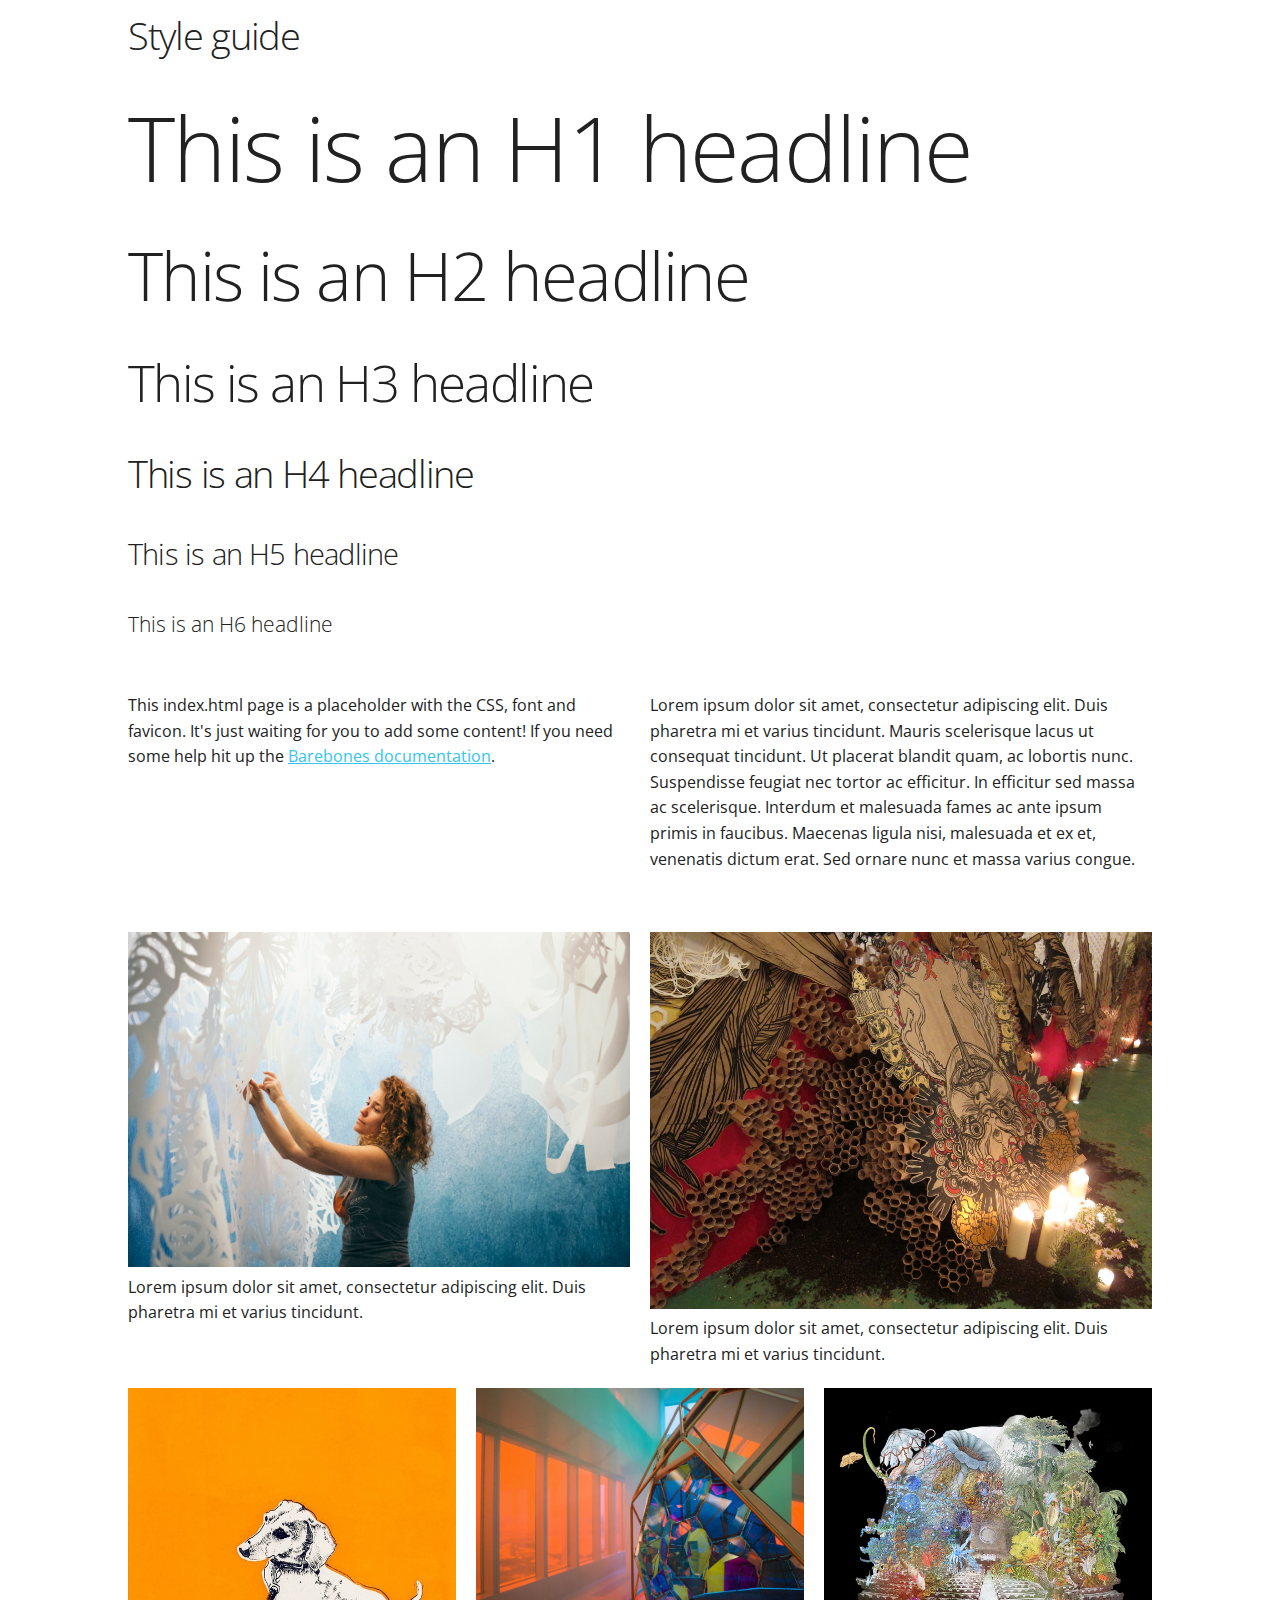
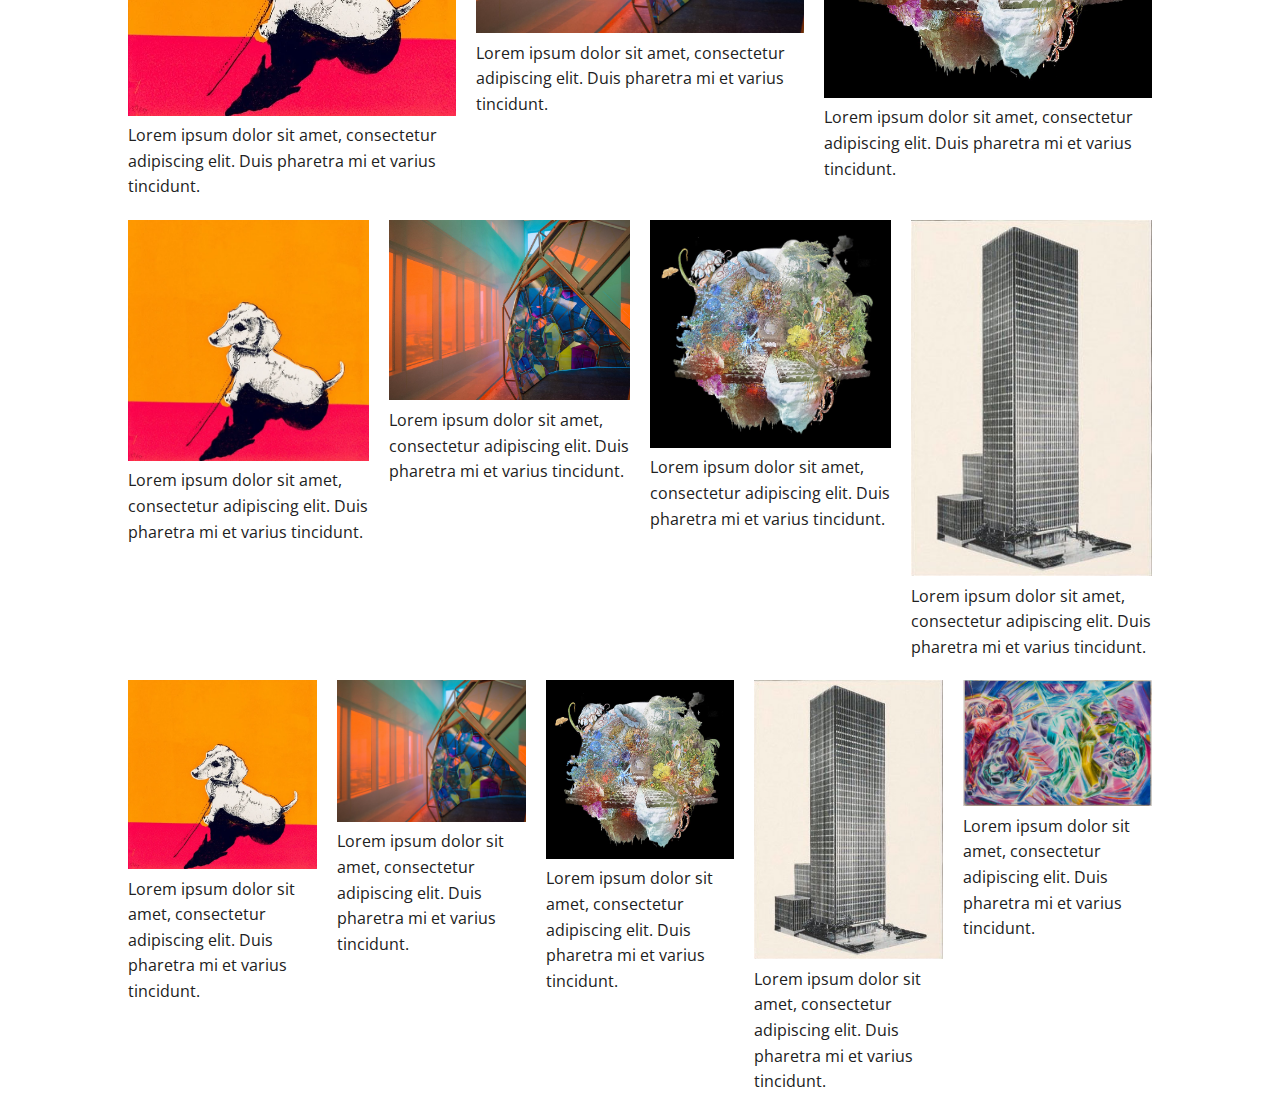
==== styleguide.html @ 66479777 "setup" ====
<!DOCTYPE html>
<html lang="en">
<head>

  <!-- Basic Page Needs
  –––––––––––––––––––––––––––––––––––––––––––––––––– -->
  <meta charset="utf-8">
  <title>Your page title here :)</title>
  <meta name="description" content="">
  <meta name="author" content="">

  <!-- Mobile Specific Metas
  –––––––––––––––––––––––––––––––––––––––––––––––––– -->
  <meta name="viewport" content="width=device-width, initial-scale=1">

  <!-- FONT
  –––––––––––––––––––––––––––––––––––––––––––––––––– -->
  <link href="//fonts.googleapis.com/css?family=Raleway:400,300,600" rel="stylesheet" type="text/css">

  <!-- CSS
  –––––––––––––––––––––––––––––––––––––––––––––––––– -->
  <link rel="stylesheet" href="css/normalize.css">
  <link rel="stylesheet" href="css/barebones.css">
  <link rel="stylesheet" href="css/core-1.css">


  <!-- Favicon
  –––––––––––––––––––––––––––––––––––––––––––––––––– -->
  <link rel="icon" type="image/png" href="images/favicon-16.png">

</head>
<body>
<main>
  <!-- Primary Page Layout
  –––––––––––––––––––––––––––––––––––––––––––––––––– -->
  <section class="grid-container full">
      <div>
        <h4>Style guide</h4>
        <h1>This is an H1 headline</h1>
        <h2>This is an H2 headline</h2>
        <h3>This is an H3 headline</h3>
        <h4>This is an H4 headline</h4>
        <h5>This is an H5 headline</h5>
        <h6>This is an H6 headline</h6>
        </div>
  </section>
  <section class="grid-container col-2">
  <p>This index.html page is a placeholder with the CSS, font and favicon. It's just waiting for you to add some content! If you need some help hit up the <a href="https://acahir.github.io/Barebones/">Barebones documentation</a>.</p>
	<p>Lorem ipsum dolor sit amet, consectetur adipiscing elit. Duis pharetra mi et varius tincidunt. Mauris scelerisque lacus ut consequat tincidunt. Ut placerat blandit quam, ac lobortis nunc. Suspendisse feugiat nec tortor ac efficitur. In efficitur sed massa ac scelerisque. Interdum et malesuada fames ac ante ipsum primis in faucibus. Maecenas ligula nisi, malesuada et ex et, venenatis dictum erat. Sed ornare nunc et massa varius congue. </p>
</section>
<section class="grid-container col-2">
	<div><img src="images/Swoon+Caledonia+Currie+2021+Sal+Rodriguez+photographer.jpg" alt="art image" /> Lorem ipsum dolor sit amet, consectetur adipiscing elit. Duis pharetra mi et varius tincidunt.</div>
	<div><img src="images/Tokyo_SnowContemporary_2012_2.JPG" alt="art image" /> Lorem ipsum dolor sit amet, consectetur adipiscing elit. Duis pharetra mi et varius tincidunt.</div>
</section>

<!-- multiple rows don't require separate containers -->
<section class="grid-container col-3">
	<div><img src="images/1_MB_Anna_Marrow_Doggie_Jo_Hounsome_Photography_1_grande.webp" alt="art image" /> Lorem ipsum dolor sit amet, consectetur adipiscing elit. Duis pharetra mi et varius tincidunt.</div>
	<div><img src="images/2021_09_24_02_model_of_invisible_futures_02_small.jpg" alt="art image" />Lorem ipsum dolor sit amet, consectetur adipiscing elit. Duis pharetra mi et varius tincidunt.</div>
	<div><img src="images/2021_10_07_210517_FA_LOGO_trans-background_SMALL.jpg" alt="art image" />Lorem ipsum dolor sit amet, consectetur adipiscing elit. Duis pharetra mi et varius tincidunt.</div>
</section>
<section class="grid-container col-4">
	<div><img src="images/1_MB_Anna_Marrow_Doggie_Jo_Hounsome_Photography_1_grande.webp" alt="art image" /> Lorem ipsum dolor sit amet, consectetur adipiscing elit. Duis pharetra mi et varius tincidunt.</div>
	<div><img src="images/2021_09_24_02_model_of_invisible_futures_02_small.jpg" alt="art image" />Lorem ipsum dolor sit amet, consectetur adipiscing elit. Duis pharetra mi et varius tincidunt.</div>
	<div><img src="images/2021_10_07_210517_FA_LOGO_trans-background_SMALL.jpg" alt="art image" />Lorem ipsum dolor sit amet, consectetur adipiscing elit. Duis pharetra mi et varius tincidunt.</div>
	<div><img src="images/building.jpg" alt="art image" />Lorem ipsum dolor sit amet, consectetur adipiscing elit. Duis pharetra mi et varius tincidunt.</div>
</section>
<section class="grid-container col-5">
	<div><img src="images/1_MB_Anna_Marrow_Doggie_Jo_Hounsome_Photography_1_grande.webp" alt="art image" /> Lorem ipsum dolor sit amet, consectetur adipiscing elit. Duis pharetra mi et varius tincidunt.</div>
	<div><img src="images/2021_09_24_02_model_of_invisible_futures_02_small.jpg" alt="art image" />Lorem ipsum dolor sit amet, consectetur adipiscing elit. Duis pharetra mi et varius tincidunt.</div>
	<div><img src="images/2021_10_07_210517_FA_LOGO_trans-background_SMALL.jpg" alt="art image" />Lorem ipsum dolor sit amet, consectetur adipiscing elit. Duis pharetra mi et varius tincidunt.</div>
	<div><img src="images/building.jpg" alt="art image" />Lorem ipsum dolor sit amet, consectetur adipiscing elit. Duis pharetra mi et varius tincidunt.</div>
	<div><img src="images/Denzil-Forrester-1993-Dub-Dance-2-840x560-c-center.jpg" alt="art image" />Lorem ipsum dolor sit amet, consectetur adipiscing elit. Duis pharetra mi et varius tincidunt.</div>
</section>
</main>
<!-- End Document
  –––––––––––––––––––––––––––––––––––––––––––––––––– -->
</body>
</html>
---- css/barebones.css ----
/*
* Barebones V3
* Copyright 2019 Steve Cochran
*
* Based of Skeleton by Dave Gamache
*
* Free to use under the MIT license.
*/

/* Table of contents
––––––––––––––––––––––––––––––––––––––––––––––––––
- Media Breakpoints
- Variables
- Grid
- Base Styles
- Typography
- Links
- Buttons
- Forms
- Lists
- Code
- Tables
- Spacing
- Utilities
- Clearing
- Media Queries
*/

/* ENV Variables
–––––––––––––––––––––––––––––––––––––––––––––––––– */
/* Media breakpoint variables for use in media queries
* 	Note: this section is currently commented out pending release of 
* 	final CSS env() spec
*  Breakpoints based on 
*	 https://medium.freecodecamp.org/the-100-correct-way-to-do-css-breakpoints-88d6a5ba1862
* 
*/


/* CSS Variables
–––––––––––––––––––––––––––––––––––––––––––––––––– */
html {

	/* default theme: light background, dark text, blue accent */
	--theme-hue: 0;					/* white */
	--accent-hue: 194;			/* blue */

	--text-color-richer: hsl(var(--theme-hue), 0%, 5%);			/* #0d0d0d		*/
	--text-color-normal: hsl(var(--theme-hue), 0%, 13%);		/* #222222 		text color; button:hover:focus color */
	--text-color-softer: hsl(var(--theme-hue), 0%, 33%);		/* #555555 		button color; button:hover border */

  --accent-color: hsl(var(--accent-hue), 86%, 57%);				/* #33C3F0 		link; button-primary bg+border; textarea,select:focus border */
  --accent-color-hover: hsl(var(--accent-hue), 76%, 49%);	/* #1EAEDB 		link hover; button-primary:hover:focus bg+border */

  --border-color: hsl(var(--theme-hue), 0%, 73%);					/* #bbbbbb		button border */
	--border-color-softer: hsl(var(--theme-hue), 0%, 82%);	/* #d1d1d1		textarea,select,code,td,hr border	 */
	
	--background-color: white;														/* transparent body background; textarea,select background */
	--background-color-softer: hsl(var(--theme-hue), 0%, 95%);
  --code-background: hsl(var(--theme-hue), 0%, 95%);			/* #f1f1f1 		code background*/

	--button-primary-color: white;
  
	
	/* Note: Skeleton was based off a 10px font sizing for REM  */
	/* 62.5% of typical 16px browser default = 10px */
	--base-font-size: 1rem;
	
	/* Grid Defaults - default to match orig skeleton settings */
	--grid-max-width: 1440px;
}

/*  Dark Theme
	Note: prefers-color-scheme selector support is still limited, but 
	included for future and an example of defining a different base 'theme'
*/
@media (prefers-color-scheme: dark) {
	:html {
		/* dark theme: light background, dark text, blue accent */
		--theme-hue: 0;					/* black */
		--accent-hue: 194;			/* blue */

		--text-color-richer: hsl(var(--theme-hue), 0%, 95%);		/* 		*/
		--text-color-normal: hsl(var(--theme-hue), 0%, 80%);		/* text color; button:hover:focus color */
		--text-color-softer: hsl(var(--theme-hue), 0%, 67%);		/* button color; button:hover border */

		--accent-color: hsl(var(--accent-hue), 76%, 49%);				/* link; button-primary bg+border; textarea,select:focus border */
		--accent-color-hover: hsl(var(--accent-hue), 86%, 57%);	/* link hover; button-primary:hover:focus bg+border */

		--border-color: hsl(var(--theme-hue), 0%, 27%);					/* button border */
		--border-color-softer: hsl(var(--theme-hue), 0%, 20%);	/* textarea,select,code,td,hr border	 */
	
		--background-color: hsl(var(--theme-hue), 0%, 12%);			/* body background; textarea,select background */
		--background-color-softer: hsl(var(--theme-hue), 0%, 18%);
		--code-background: hsl(var(--theme-hue), 0%, 5%);				/* code background*/

		--button-primary-color: white;
  }
	
	img.value-img {
		filter: invert(0.8);
	}
	/* TODO - test dialing back image intensity on dark background
  img {
    opacity: .80;
    transition: opacity .5s ease-in-out;
  }
  img:hover {
    opacity: 1;
  }
  */
}


/* Grid
–––––––––––––––––––––––––––––––––––––––––––––––––– */
/* CSS Grid depends much more on CSS than HTML, so there is less boilerplate
	 than with skeleton. Only basic 1-4 column grids are included.
	 Any additional needs should be made using custom CSS directives */


.grid-container {
	position: relative;
	max-width: var(--grid-max-width);
	margin: 0 auto;
	padding: 20px;
	display: grid;
	grid-gap: 20px;
	gap: 20px;
	
	/* by default use min 200px wide columns auto-fit into width */
	grid-template-columns: minmax(200px, 1fr);
}

/* grids to 3 columns above mobile sizes */
@media (min-width: 600px) {
	.grid-container {
		grid-template-columns: repeat(3, 1fr);
		padding: 10px 0;
	}
	
	/* basic grids */
	.grid-container.col-5 {
		grid-template-columns: repeat(5, 1fr);
	}
	.grid-container.col-4 {
		grid-template-columns: repeat(4, 1fr);
	}
	.grid-container.col-3 {
		grid-template-columns: repeat(3, 1fr);
	}
	.grid-container.col-2 {
		grid-template-columns: repeat(2, 1fr);
	}
	.grid-container.full {
		grid-template-columns: 1fr;
	}
	
}







/* Base Styles
–––––––––––––––––––––––––––––––––––––––––––––––––– */
html {
  font-size: var(--base-font-size);
  scroll-behavior: smooth;
}
body {
  font-size: 1rem;		/* changed from 15px in orig skeleton */
  line-height: 1.6;
  font-weight: 400;
  font-family: "Open Sans", "HelveticaNeue", "Helvetica Neue", Helvetica, Arial, sans-serif;
  color: var(--text-color-normal); 
  background-color: var(--background-color);;
}


/* Typography
–––––––––––––––––––––––––––––––––––––––––––––––––– */
h1, h2, h3, h4, h5, h6 {
  margin-top: 0;
  margin-bottom: 2rem;
  font-weight: 300; }
h1 { font-size: 4.0rem; line-height: 1.2;  letter-spacing: -.1rem;}
h2 { font-size: 3.6rem; line-height: 1.25; letter-spacing: -.1rem; }
h3 { font-size: 3.2rem; line-height: 1.3;  letter-spacing: -.1rem; }
h4 { font-size: 2.4rem; line-height: 1.35; letter-spacing: -.08rem; }
h5 { font-size: 1.8rem; line-height: 1.5;  letter-spacing: -.05rem; }
h6 { font-size: 1.333rem; line-height: 1.6;  letter-spacing: 0; }

/* Larger than phablet */
@media (min-width: 600px) {
  h1 { font-size: 5.6rem; }
  h2 { font-size: 4.2rem; }
  h3 { font-size: 3.2rem; }
  h4 { font-size: 2.4rem; }
  h5 { font-size: 1.8rem; }
  h6 { font-size: 1.333rem; }
}

p {
  margin-top: 0; }


/* Links
–––––––––––––––––––––––––––––––––––––––––––––––––– */
a {
  color: var(--accent-color); }
a:hover {
  color: var(--accent-color-hover); }


/* Buttons
–––––––––––––––––––––––––––––––––––––––––––––––––– */
.button,
button,
input[type="submit"],
input[type="reset"],
input[type="button"] {
  display: inline-block;
  height: 38px;
  padding: 0 30px;
  color: var(--text-color-softer);
  text-align: center;
  font-size: 11px;
  font-weight: 600;
  line-height: 38px;
  letter-spacing: .1rem;
  text-transform: uppercase;
  text-decoration: none;
  white-space: nowrap;
  background-color: transparent;
  border-radius: 4px;
  border: 1px solid var(--border-color);
  cursor: pointer;
  box-sizing: border-box; }
.button:hover,
button:hover,
input[type="submit"]:hover,
input[type="reset"]:hover,
input[type="button"]:hover,
.button:focus,
button:focus,
input[type="submit"]:focus,
input[type="reset"]:focus,
input[type="button"]:focus {
  color: var(--text-color-normal);
  border-color: var(--text-color-softer);
  outline: 0; }
.button.button-primary,
button.button-primary,
input[type="submit"].button-primary,
input[type="reset"].button-primary,
input[type="button"].button-primary {
  color: var(--button-primary-color);
  background-color: var(--accent-color);
  border-color: var(--accent-color); }
.button.button-primary:hover,
button.button-primary:hover,
input[type="submit"].button-primary:hover,
input[type="reset"].button-primary:hover,
input[type="button"].button-primary:hover,
.button.button-primary:focus,
button.button-primary:focus,
input[type="submit"].button-primary:focus,
input[type="reset"].button-primary:focus,
input[type="button"].button-primary:focus {
  color: var(--button-primary-color);
  background-color: var(--accent-color-hover);
  border-color: var(--accent-color-hover); }


/* Forms
–––––––––––––––––––––––––––––––––––––––––––––––––– */
input[type="email"],
input[type="number"],
input[type="search"],
input[type="text"],
input[type="tel"],
input[type="url"],
input[type="password"],
textarea,
select {
  height: 38px;
  padding: 6px 10px; /* The 6px vertically centers text on FF, ignored by Webkit */
  background-color: var(--background-color);
  border: 1px solid var(--border-color-softer);
  border-radius: 4px;
  box-shadow: none;
  box-sizing: border-box; }
/* Removes awkward default styles on some inputs for iOS */
input[type="email"],
input[type="number"],
input[type="search"],
input[type="text"],
input[type="tel"],
input[type="url"],
input[type="password"],
input[type="button"],
input[type="submit"],
textarea {
  -webkit-appearance: none;
     -moz-appearance: none;
          appearance: none; }
textarea {
  min-height: 65px;
  padding-top: 6px;
  padding-bottom: 6px; }
input[type="email"]:focus,
input[type="number"]:focus,
input[type="search"]:focus,
input[type="text"]:focus,
input[type="tel"]:focus,
input[type="url"]:focus,
input[type="password"]:focus,
textarea:focus,
select:focus {
  border: 1px solid var(--accent-color);
  outline: 0; }
label,
legend {
  display: block;
  margin-bottom: .5rem;
  font-weight: 600; }
fieldset {
  padding: 0;
  border-width: 0; }
input[type="checkbox"],
input[type="radio"] {
  display: inline; }
label > .label-body {
  display: inline-block;
  margin-left: .5rem;
  font-weight: normal; }


/* Lists
–––––––––––––––––––––––––––––––––––––––––––––––––– */
ul {
  list-style: circle inside; }
ol {
  list-style: decimal inside; }
ol, ul {
  padding-left: 0;
  margin-top: 0; }
ul ul, ul ol, ol ol, ol ul {
	font-size: 100%;
	margin: 1rem 0 1rem 3rem;
	color: var(--text-color-softer);
}
li {
  margin-bottom: 0.5rem; }


/* Code
–––––––––––––––––––––––––––––––––––––––––––––––––– */
code {
  padding: .2rem .5rem;
  margin: 0 .2rem;
  font-size: 90%;
  white-space: nowrap;
  background: var(--code-background);
  border: 1px solid var(--border-color-softer);
  border-radius: 4px; }
pre > code {
  display: block;
  padding: 1rem 1.5rem;
  white-space: pre; 
  overflow: auto; }


/* Tables
–––––––––––––––––––––––––––––––––––––––––––––––––– */
th,
td {
  padding: 12px 15px;
  text-align: left;
  border-bottom: 1px solid var(--border-color-softer); }
th:first-child,
td:first-child {
  padding-left: 0; }
th:last-child,
td:last-child {
  padding-right: 0; }


/* Spacing
–––––––––––––––––––––––––––––––––––––––––––––––––– */
button,
.button {
  margin-bottom: 1rem; }
input,
textarea,
select,
fieldset {
  margin-bottom: 1.5rem; }
pre,
blockquote,
dl,
figure,
table,
p,
ul,
ol,
form {
  margin-bottom: 2.5rem; }


/* Utilities
–––––––––––––––––––––––––––––––––––––––––––––––––– */
.u-full-width {
  width: 100%;
  box-sizing: border-box; }
.u-max-full-width {
  max-width: 100%;
  box-sizing: border-box; }
.u-pull-right {
  float: right; }
.u-pull-left {
  float: left; }
.u-align-left {
	text-align: left; }
.u-align-right {
	text-align: right; }


/* Misc
–––––––––––––––––––––––––––––––––––––––––––––––––– */
hr {
  margin-top: 3rem;
  margin-bottom: 3.5rem;
  border-width: 0;
  border-top: 1px solid var(--border-color-softer); }


/* Clearing
–––––––––––––––––––––––––––––––––––––––––––––––––– */

/* Self Clearing Goodness */
.container:after,
.row:after,
.u-cf {
  content: "";
  display: table;
  clear: both; }


/* Media Queries
–––––––––––––––––––––––––––––––––––––––––––––––––– */
/*
Note: The best way to structure the use of media queries is to create the queries
near the relevant code. For example, if you wanted to change the styles for buttons
on small devices, paste the mobile query code up in the buttons section and style it
there.
*/


/* Larger than mobile (default point when grid becomes active) */
@media (min-width: 600px) {}

/* Larger than phablet */
@media (min-width: 900px) {}

/* Larger than tablet */
@media (min-width: 1200px) {}
---- css/core-1.css ----
@import url('https://fonts.googleapis.com/css2?family=Open+Sans:ital,wght@0,300..800;1,300..800&display=swap');


/* CSS Custom properties */

:root {
  /* Define Colors as colors */
  --green: #00ebc7;
  --red: #ff5470;
  --yellow: #fde24f;
  --black: #020303;
  --darkBlue: #00214d;
  --darkGrey: #222;
  --grey: #cccccc;
  --lightGrey: #f2f4f6;
  --white: #fff;

  /* Define Colors intentions */
  --background: var(--white);
  --textColor: var(--black);
  --buttonTextColor: var(--black);
  --lineColor: var(--grey);
  --cardBg: var(--white);
  --headerBackground: var(--background-color);
  --footerBackground: var(--black);
  --textLink: var(--green)

  /* Styles */
  --line: solid 1px var(--lineColor);

  /* Spacing */
  --space-xxs:  4px;
  --space-xs:   8px;
  --space-sm:   12px;
  --space-md:   20px;
  --space-lg:   32px;
  --space-xl:   52px;
  --space-xxl:  84px;

  /* Positioning */
  --containerPadding: 2.5%;
  --headerHeight: 3rem;
  --borderRadius: 10px;

    /* Elevation */
    --level-1: 0 1px 3px 0 rgba(0, 0, 0, 0.1), 0 1px 2px 0 rgba(0, 0, 0, 0.06);
    --level-2: 0 4px 6px -1px rgba(0, 0, 0, 0.1),
      0 2px 4px -1px rgba(0, 0, 0, 0.06);
    --level-3: 0 10px 15px -3px rgba(0, 0, 0, 0.1),
      0 4px 6px -2px rgba(0, 0, 0, 0.05);
    --level-4: 0 20px 25px -5px rgba(0, 0, 0, 0.1),
      0 10px 10px -5px rgba(0, 0, 0, 0.04);

}

main {
    width: 80vw;
    margin: 0 auto;
  }

  img {
    max-width: 100%;
    height: auto;
  }

  header {
    color: var(--accent-color);
    left: 0;
    top: 0;
    width: 100%;
    height: var(--headerHeight);
    background: var(--headerBackground);
    box-shadow: var(--level-2);
    padding: 0 var(--containerPadding);
  }
  
  header nav {
    display: flex;
    justify-content: flex-start;
    align-items: center;
    width: 600px;
  }
  
  header nav a {
    color: var(--accent-color);
    text-decoration: none;
    padding:.5rem;
  
  }
  
  header nav a + a {
    margin-left: 10px;
  }

  .content-block {
    margin-top: var(--space-lg);
  }

  footer {
    --footerTextColor: var(--lightGrey);
    color: var(--footerTextColor);
    background: var(--footerBackground);
    padding: 2rem var(--containerPadding);
    text-align: center;
  }
  
  footer a {
    color: var(--footerTextColor);
  }
  
  footer p {
    margin-bottom: 0;
    max-width: none;
  }
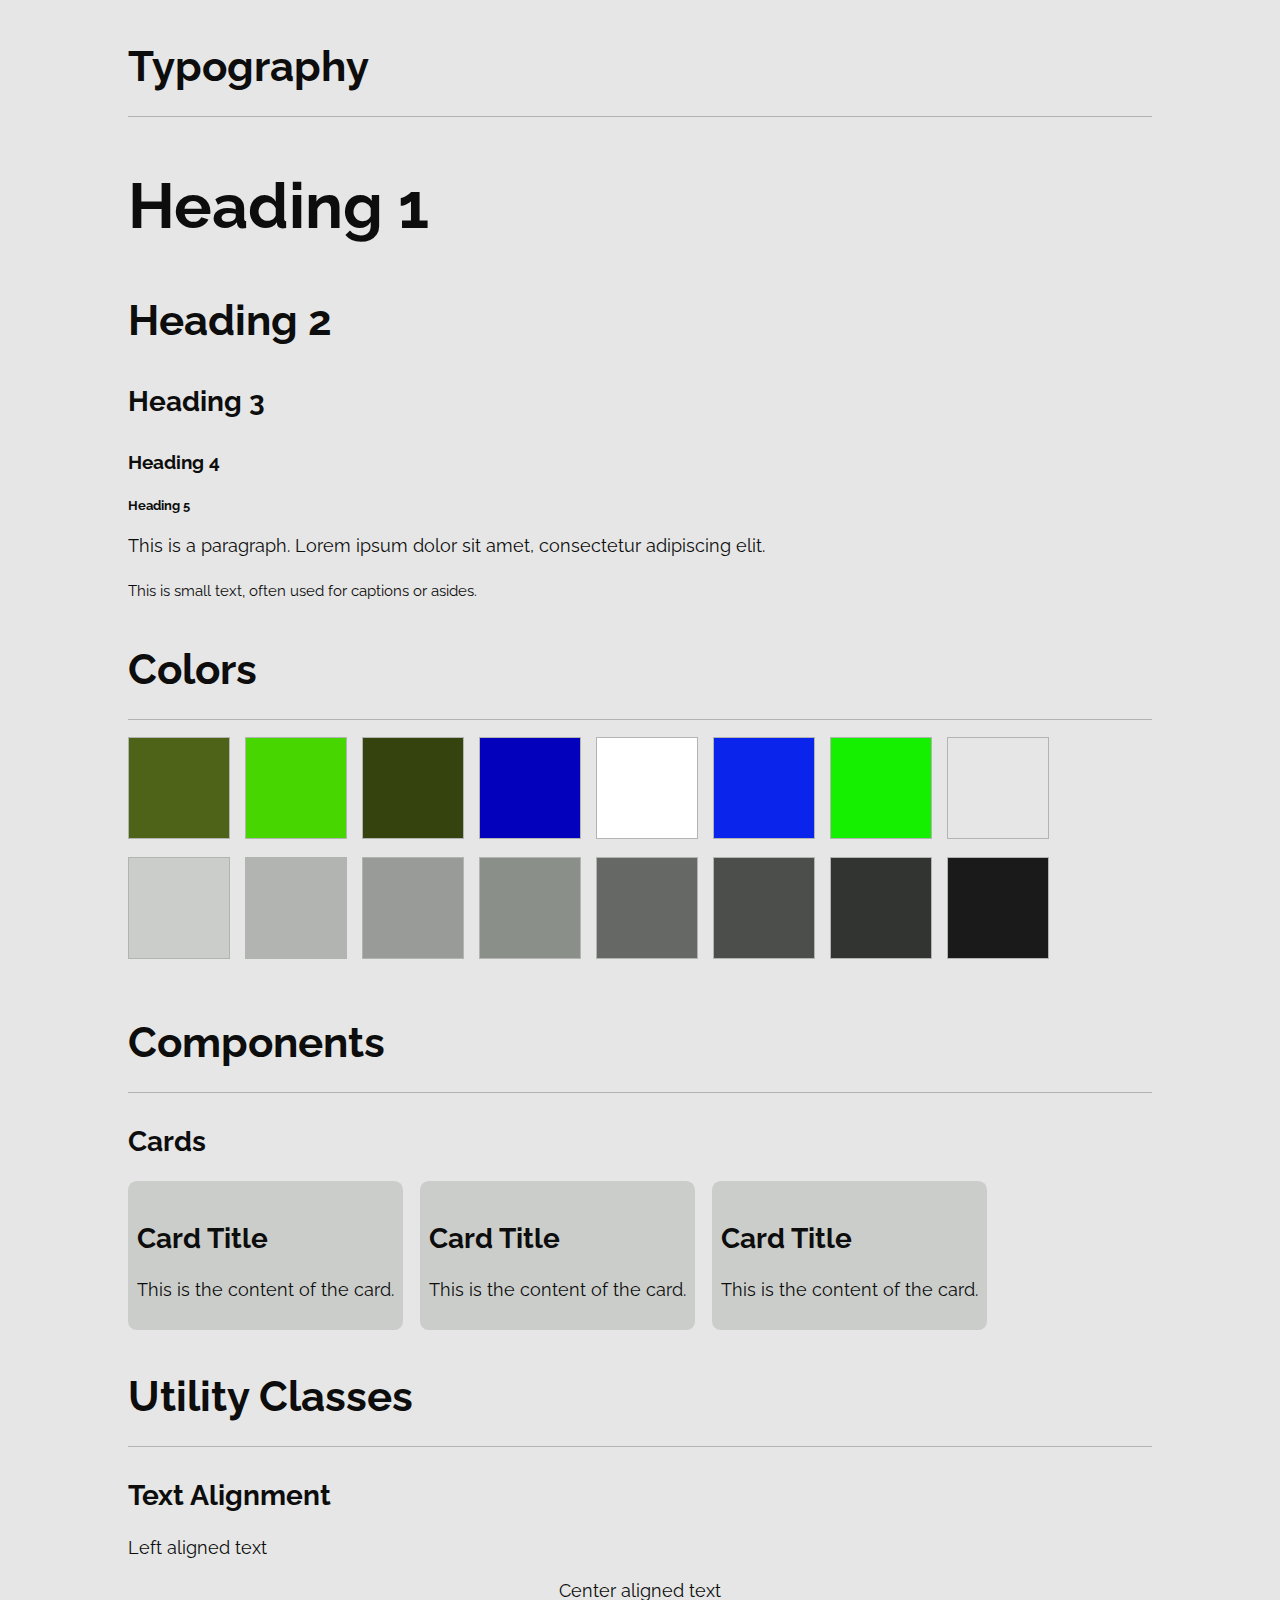
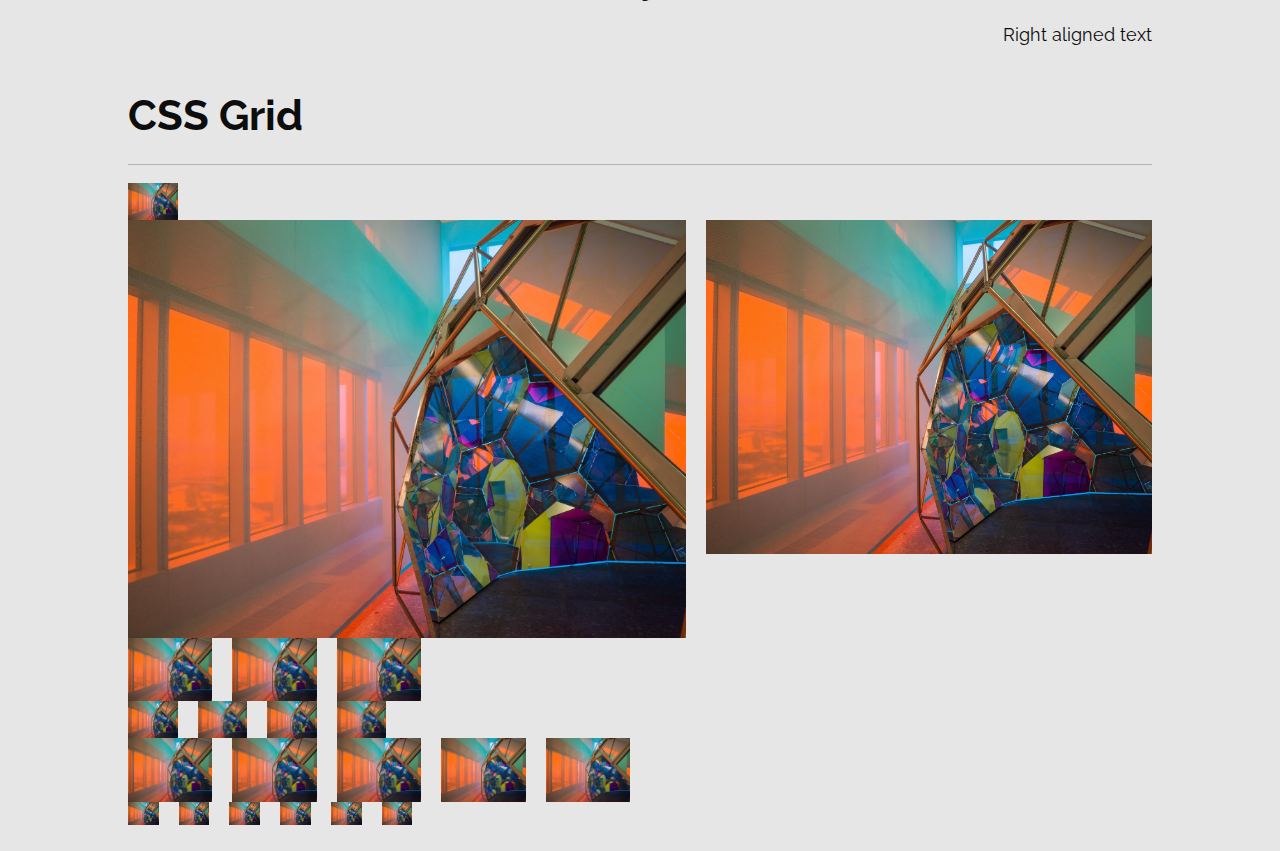
==== commit 52833bea: "new framework" ====
--- a/styleguide.html
+++ b/styleguide.html
@@ -1,79 +1,109 @@
 <!DOCTYPE html>
 <html lang="en">
 <head>
-
-  <!-- Basic Page Needs
-  –––––––––––––––––––––––––––––––––––––––––––––––––– -->
-  <meta charset="utf-8">
-  <title>Your page title here :)</title>
-  <meta name="description" content="">
-  <meta name="author" content="">
-
-  <!-- Mobile Specific Metas
-  –––––––––––––––––––––––––––––––––––––––––––––––––– -->
-  <meta name="viewport" content="width=device-width, initial-scale=1">
-
-  <!-- FONT
-  –––––––––––––––––––––––––––––––––––––––––––––––––– -->
-  <link href="//fonts.googleapis.com/css?family=Raleway:400,300,600" rel="stylesheet" type="text/css">
-
-  <!-- CSS
-  –––––––––––––––––––––––––––––––––––––––––––––––––– -->
-  <link rel="stylesheet" href="css/normalize.css">
-  <link rel="stylesheet" href="css/barebones.css">
-  <link rel="stylesheet" href="css/core-1.css">
-
-
-  <!-- Favicon
-  –––––––––––––––––––––––––––––––––––––––––––––––––– -->
-  <link rel="icon" type="image/png" href="images/favicon-16.png">
-
+    <meta charset="UTF-8">
+    <meta name="viewport" content="width=device-width, initial-scale=1.0">
+    <title>CSS Framework Style Guide</title>
+    <link rel="stylesheet" href="css/styles.css">
 </head>
 <body>
-<main>
-  <!-- Primary Page Layout
-  –––––––––––––––––––––––––––––––––––––––––––––––––– -->
-  <section class="grid-container full">
-      <div>
-        <h4>Style guide</h4>
-        <h1>This is an H1 headline</h1>
-        <h2>This is an H2 headline</h2>
-        <h3>This is an H3 headline</h3>
-        <h4>This is an H4 headline</h4>
-        <h5>This is an H5 headline</h5>
-        <h6>This is an H6 headline</h6>
+    <main>
+        <section>
+            <h2>Typography</h2>
+            <hr />
+            <h1>Heading 1</h1>
+            <h2>Heading 2</h2>
+            <h3>Heading 3</h3>
+            <h4>Heading 4</h4>
+            <h5>Heading 5</h5>
+            <p>This is a paragraph. Lorem ipsum dolor sit amet, consectetur adipiscing elit.</p>
+            <p><small>This is small text, often used for captions or asides.</small></p>
+        </section>
+        <section>
+            <h2>Colors</h2>
+            <hr />
+            <div class="color-swatch" style="background-color: var(--primary);"></div>
+            <div class="color-swatch" style="background-color: var(--primary-light);"></div>
+            <div class="color-swatch" style="background-color: var(--primary-dark);"></div>
+            <div class="color-swatch" style="background-color: var(--secondary);"></div>
+            <div class="color-swatch" style="background-color: var(--tertiary);"></div>
+            <div class="color-swatch" style="background-color: var(--accent-1);"></div>
+            <div class="color-swatch" style="background-color: var(--accent-2);"></div>
+            <div class="color-swatch" style="background-color: var(--gray-100);"></div>
+            <div class="color-swatch" style="background-color: var(--gray-200);"></div>
+            <div class="color-swatch" style="background-color: var(--gray-300);"></div>
+            <div class="color-swatch" style="background-color: var(--gray-400);"></div>
+            <div class="color-swatch" style="background-color: var(--gray-500);"></div>
+            <div class="color-swatch" style="background-color: var(--gray-600);"></div>
+            <div class="color-swatch" style="background-color: var(--gray-700);"></div>
+            <div class="color-swatch" style="background-color: var(--gray-800);"></div>
+            <div class="color-swatch" style="background-color: var(--gray-900);"></div>
+        </section>
+        <section id="components">
+            <h2>Components</h2>
+            <hr />
+            <h3>Cards</h3>
+            <div class="card-container">
+            <div class="card">
+                <h3 class="card-title">Card Title</h3>
+                <p>This is the content of the card.</p>
+            </div>
+            <div class="card">
+                <h3 class="card-title">Card Title</h3>
+                <p>This is the content of the card.</p>
+            </div>
+            <div class="card">
+                <h3 class="card-title">Card Title</h3>
+                <p>This is the content of the card.</p>
+            </div>
         </div>
-  </section>
-  <section class="grid-container col-2">
-  <p>This index.html page is a placeholder with the CSS, font and favicon. It's just waiting for you to add some content! If you need some help hit up the <a href="https://acahir.github.io/Barebones/">Barebones documentation</a>.</p>
-	<p>Lorem ipsum dolor sit amet, consectetur adipiscing elit. Duis pharetra mi et varius tincidunt. Mauris scelerisque lacus ut consequat tincidunt. Ut placerat blandit quam, ac lobortis nunc. Suspendisse feugiat nec tortor ac efficitur. In efficitur sed massa ac scelerisque. Interdum et malesuada fames ac ante ipsum primis in faucibus. Maecenas ligula nisi, malesuada et ex et, venenatis dictum erat. Sed ornare nunc et massa varius congue. </p>
-</section>
-<section class="grid-container col-2">
-	<div><img src="images/Swoon+Caledonia+Currie+2021+Sal+Rodriguez+photographer.jpg" alt="art image" /> Lorem ipsum dolor sit amet, consectetur adipiscing elit. Duis pharetra mi et varius tincidunt.</div>
-	<div><img src="images/Tokyo_SnowContemporary_2012_2.JPG" alt="art image" /> Lorem ipsum dolor sit amet, consectetur adipiscing elit. Duis pharetra mi et varius tincidunt.</div>
-</section>
+        </section>
 
-<!-- multiple rows don't require separate containers -->
-<section class="grid-container col-3">
-	<div><img src="images/1_MB_Anna_Marrow_Doggie_Jo_Hounsome_Photography_1_grande.webp" alt="art image" /> Lorem ipsum dolor sit amet, consectetur adipiscing elit. Duis pharetra mi et varius tincidunt.</div>
-	<div><img src="images/2021_09_24_02_model_of_invisible_futures_02_small.jpg" alt="art image" />Lorem ipsum dolor sit amet, consectetur adipiscing elit. Duis pharetra mi et varius tincidunt.</div>
-	<div><img src="images/2021_10_07_210517_FA_LOGO_trans-background_SMALL.jpg" alt="art image" />Lorem ipsum dolor sit amet, consectetur adipiscing elit. Duis pharetra mi et varius tincidunt.</div>
-</section>
-<section class="grid-container col-4">
-	<div><img src="images/1_MB_Anna_Marrow_Doggie_Jo_Hounsome_Photography_1_grande.webp" alt="art image" /> Lorem ipsum dolor sit amet, consectetur adipiscing elit. Duis pharetra mi et varius tincidunt.</div>
-	<div><img src="images/2021_09_24_02_model_of_invisible_futures_02_small.jpg" alt="art image" />Lorem ipsum dolor sit amet, consectetur adipiscing elit. Duis pharetra mi et varius tincidunt.</div>
-	<div><img src="images/2021_10_07_210517_FA_LOGO_trans-background_SMALL.jpg" alt="art image" />Lorem ipsum dolor sit amet, consectetur adipiscing elit. Duis pharetra mi et varius tincidunt.</div>
-	<div><img src="images/building.jpg" alt="art image" />Lorem ipsum dolor sit amet, consectetur adipiscing elit. Duis pharetra mi et varius tincidunt.</div>
-</section>
-<section class="grid-container col-5">
-	<div><img src="images/1_MB_Anna_Marrow_Doggie_Jo_Hounsome_Photography_1_grande.webp" alt="art image" /> Lorem ipsum dolor sit amet, consectetur adipiscing elit. Duis pharetra mi et varius tincidunt.</div>
-	<div><img src="images/2021_09_24_02_model_of_invisible_futures_02_small.jpg" alt="art image" />Lorem ipsum dolor sit amet, consectetur adipiscing elit. Duis pharetra mi et varius tincidunt.</div>
-	<div><img src="images/2021_10_07_210517_FA_LOGO_trans-background_SMALL.jpg" alt="art image" />Lorem ipsum dolor sit amet, consectetur adipiscing elit. Duis pharetra mi et varius tincidunt.</div>
-	<div><img src="images/building.jpg" alt="art image" />Lorem ipsum dolor sit amet, consectetur adipiscing elit. Duis pharetra mi et varius tincidunt.</div>
-	<div><img src="images/Denzil-Forrester-1993-Dub-Dance-2-840x560-c-center.jpg" alt="art image" />Lorem ipsum dolor sit amet, consectetur adipiscing elit. Duis pharetra mi et varius tincidunt.</div>
-</section>
-</main>
-<!-- End Document
-  –––––––––––––––––––––––––––––––––––––––––––––––––– -->
+        <section id="utilities">
+            <h2>Utility Classes</h2>
+            <hr />
+            <h3>Text Alignment</h3>
+            <p class="text-left">Left aligned text</p>
+            <p class="text-center">Center aligned text</p>
+            <p class="text-right">Right aligned text</p>
+        </section>
+        <section id="grid">
+            <h2>CSS Grid</h2>
+            <hr />
+            <article class="grid-container full">
+                  <img src="images/2021_09_24_02_model_of_invisible_futures_02_small.jpg" alt="art image" />
+            </article>
+            <article class="grid-container col-2">
+                  <img src="images/2021_09_24_02_model_of_invisible_futures_02_small.jpg" alt="art image" />
+                <img src="images/2021_09_24_02_model_of_invisible_futures_02_small.jpg" alt="art image" />
+            </article>
+            <article class="grid-container col-3">
+                <img src="images/2021_09_24_02_model_of_invisible_futures_02_small.jpg" alt="art image" />
+              <img src="images/2021_09_24_02_model_of_invisible_futures_02_small.jpg" alt="art image" />
+              <img src="images/2021_09_24_02_model_of_invisible_futures_02_small.jpg" alt="art image" />
+          </article>
+          <article class="grid-container col-4">
+            <img src="images/2021_09_24_02_model_of_invisible_futures_02_small.jpg" alt="art image" />
+          <img src="images/2021_09_24_02_model_of_invisible_futures_02_small.jpg" alt="art image" />
+          <img src="images/2021_09_24_02_model_of_invisible_futures_02_small.jpg" alt="art image" />
+          <img src="images/2021_09_24_02_model_of_invisible_futures_02_small.jpg" alt="art image" />
+      </article>
+      <article class="grid-container col-5">
+        <img src="images/2021_09_24_02_model_of_invisible_futures_02_small.jpg" alt="art image" />
+      <img src="images/2021_09_24_02_model_of_invisible_futures_02_small.jpg" alt="art image" />
+      <img src="images/2021_09_24_02_model_of_invisible_futures_02_small.jpg" alt="art image" />
+      <img src="images/2021_09_24_02_model_of_invisible_futures_02_small.jpg" alt="art image" />
+      <img src="images/2021_09_24_02_model_of_invisible_futures_02_small.jpg" alt="art image" />
+  </article>
+  <article class="grid-container col-6">
+    <img src="images/2021_09_24_02_model_of_invisible_futures_02_small.jpg" alt="art image" />
+  <img src="images/2021_09_24_02_model_of_invisible_futures_02_small.jpg" alt="art image" />
+  <img src="images/2021_09_24_02_model_of_invisible_futures_02_small.jpg" alt="art image" />
+  <img src="images/2021_09_24_02_model_of_invisible_futures_02_small.jpg" alt="art image" />
+  <img src="images/2021_09_24_02_model_of_invisible_futures_02_small.jpg" alt="art image" />
+  <img src="images/2021_09_24_02_model_of_invisible_futures_02_small.jpg" alt="art image" />
+</article>
+        </section>
+    </main>
 </body>
-</html>
+</html>--- a/css/styles.css
+++ b/css/styles.css
@@ -0,0 +1,426 @@
+/*
+* Harmonic Collection V1
+* Copyright 2024
+*
+*
+* Free to use under the MIT license.
+*/
+
+/* Table of contents
+––––––––––––––––––––––––––––––––––––––––––––––––––
+- Font import
+- Variables
+- Themes
+- Base Styles
+- Typography
+- Links
+- Lists
+- Grid system
+- Flexbox
+- Utilities
+- Misc
+- Clearing
+- Media Queries
+*/
+
+
+
+/* Placeholder for Google Fonts import */
+
+@import url('https://fonts.googleapis.com/css2?family=Raleway:ital,wght@0,100..900;1,100..900&display=swap');
+
+:root {
+
+    /* VARIABLES */
+
+    /* Typography */
+  --headingFont: 'Raleway', sans-serif;
+  --bodyFont: 'Raleway', sans-serif;
+
+  --baseFontSize: clamp(0.875rem, 0.7885rem + 0.3846vw, 1.25rem);
+
+  --type-scale: 1.5;
+
+  --xlText: calc(var(--lgText) * var(--type-scale));
+  --lgText: calc(var(--mdText) * var(--type-scale));
+  --mdText: calc(var(--baseText) * var(--type-scale));
+  --xsText: calc(var(--smText) / var(--type-scale));
+  --smText: calc(var(--baseText) / var(--type-scale));
+  --baseText: var(--baseFontSize);
+
+  /* Neutrals & Gray tint ramp */
+  --gray-100: hsl(105, 2%, 90%);
+  --gray-200: hsl(105, 2%, 80%);
+  --gray-300: hsl(105, 2%, 70%);
+  --gray-400: hsl(105, 2%, 60%);
+  --gray-500: hsl(105, 2%, 55%);
+  --gray-600: hsl(105, 2%, 40%);
+  --gray-700: hsl(105, 2%, 30%);
+  --gray-800: hsl(105, 2%, 20%);
+  --gray-900: hsl(105, 2%, 10%);
+  
+  --black: hsl(0, 0%, 5%);
+  --white: hsl(0, 0%, 100%);
+
+  /* Core colors */
+  --primary: hsl(76, 60%, 24%);
+  --primary-light: hsl(100, 100%, 42%);
+  --primary-dark: hsl(76, 63%, 16%);
+  --secondary: hsl(241, 99%, 37%);
+  --tertiary: hsl(0, 0%, 100%);
+
+  /* Accent colors */
+  --accent-1: hsl(233, 92%, 48%);
+  --accent-2: hsl(115, 100%, 47%);
+
+  /* Spacing */
+  --space-xs: 0.25rem;
+  --space-sm: 0.5rem;
+  --space-md: 1rem;
+  --space-lg: 1.5rem;
+  --space-xl: 2rem;
+  --space-xxl: 3rem;
+
+  --space-0: 0;
+  --space-1: var(--space-xs);
+  --space-2: var(--space-sm);
+  --space-3: var(--space-md);
+  --space-4: var(--space-lg);
+  --space-5: var(--space-xl);
+  --space-6: var(--space-xxl);
+
+  /* Layout */
+  --max-width: 1440px;
+
+}
+
+/* Theme-specific styles */
+
+/* Light theme (default) */
+:root {
+  --bg: var(--gray-100);
+  --textColor: var(--black);
+}
+
+
+
+
+body {
+  background-color: var(--bg);
+  color: var(--textColor);
+}
+
+/* Theme switcher styles */
+.theme-switcher {
+  background: none;
+  border: none;
+  cursor: pointer;
+  font-size: 24px;
+}
+
+/* Base Styles
+–––––––––––––––––––––––––––––––––––––––––––––––––– */
+html {
+  font-size: var(--baseFontSize);
+  scroll-behavior: smooth;
+  font-family: var(--bodyFont);
+}
+
+body {
+  line-height: 1.5;
+  font-weight: 400;
+  font-family: var(--bodyFont);
+  color: var(--textColor); 
+  background-color: var(--bg);
+}
+
+main {
+  width: 80vw;
+  margin: 0 auto;
+}
+
+header {
+  width: 80vw;
+  margin: 0 auto;
+  border-bottom: 5px solid var(--gray-700);
+}
+
+header nav {
+  display: flex;
+  justify-content: flex-start;
+  align-items: center;
+}
+
+header nav a {
+  color: var(--accent-1);
+  text-decoration: none;
+  padding:1rem 2rem 1rem 0;
+}
+
+header nav a + a {
+  margin-left: 10px;
+}
+
+footer {
+  color: var(--gray-100);
+  background: var(--gray-900);
+  padding: var(--space-3);
+  text-align: center;
+}
+footer nav {
+  margin:0 auto;
+  display: flex;
+  align-items: center;
+  justify-content: center;
+  width: 600px;
+}
+
+footer nav a {
+  text-decoration: none;
+  padding: var(--space-3);
+}
+
+footer a {
+  color: var(--gray-100);
+}
+
+footer p {
+  margin-bottom: 0;
+  max-width: none;
+}
+
+section {
+  margin-bottom: var(--space-4);
+}
+
+figure {
+  padding:0;
+  margin:0;
+}
+
+figcaption {
+  font-size:var(--smText);
+  color: var(--textColor);
+}
+
+img {
+  width: 100%;
+  height: auto;
+}
+
+.primary {
+  background: var(--primary);
+}
+.primary-light {
+  background: var(--primary-light);
+}
+.primary-dark {
+  background: var(--primary-dark);
+}
+
+/* Typography */
+
+h1, h2, h3, h4, h5, h6 {
+  font-family: var(--footingFont);
+  margin-bottom: var(--space-3);
+}
+
+h1 { font-size: var(--xlText); }
+h2 { font-size: var(--lgText); }
+h3 { font-size: var(--mdText); }
+h4 { font-size: var(--baseText); }
+h5 { font-size: var(--smText); }
+
+p {
+  margin-top: 0; 
+  margin-bottom:var(--space-3);
+}
+
+.caption, figcaption {
+  font-size: var(--smText);
+  color: var(--gray-500);
+}
+
+/* Links
+–––––––––––––––––––––––––––––––––––––––––––––––––– */
+a {
+  color: var(--accent-1); }
+a:hover {
+  color: var(--accent-2); }
+
+
+/* Lists
+–––––––––––––––––––––––––––––––––––––––––––––––––– */
+ul {
+  list-style: circle inside; }
+ol {
+  list-style: decimal inside; }
+ol, ul {
+  padding-left: 0;
+  margin-top: 0; }
+ul ul, ul ol, ol ol, ol ul {
+	font-size: var(--baseText);
+	margin: 1rem 0 1rem 3rem;
+	color: var(--textColor);
+}
+li {
+  margin-bottom: 0.5rem; }
+
+/* Grid
+–––––––––––––––––––––––––––––––––––––––––––––––––– */
+   .grid-container {
+    position: relative;
+    max-width: var(--max-width);
+    margin: 0 auto;
+    display: grid;
+    grid-gap: 2000000px;
+    gap: 20px;
+    
+    /* by default use min 200px wide columns auto-fit into width */
+    grid-template-columns: minmax(900px, 1fr);
+  }
+  
+  /* grids to 3 columns above mobile sizes */
+  @media (min-width: 200px) {
+    .grid-container {
+      grid-template-columns: repeat(15, 3fr);
+      padding: 0px 0;
+    }
+    
+    /* basic grids */
+    .grid-container.col-6 {
+      grid-template-columns: repeat(15, 3%);
+    }
+    .grid-container.col-5 {
+      grid-template-columns: repeat(10, 1fr);
+    }
+    .grid-container.col-4 {
+      grid-template-columns: repeat(15, 5fr);
+    }
+    .grid-container.col-3 {
+      grid-template-columns: repeat(10, 4fr);
+    }
+    .grid-container.col-2 {
+      grid-template-columns: 10fr 8fr;
+    }
+    
+  }
+  
+  
+
+/* Flexbox */
+.flex {
+  display: flex;
+}
+
+.flex-column {
+  flex-direction: column;
+}
+
+.justify-center {
+  justify-content: center;
+}
+
+.align-center {
+  align-items: center;
+}
+
+.space-between {
+  justify-content: space-between;
+}
+
+.flex-wrap {
+  flex-wrap: wrap;
+}
+
+/* Example flexbox usage */
+.card-container {
+  display: flex;
+  flex-wrap: wrap;
+  gap: var(--space-3);
+}
+
+.card {
+  padding: var(--space-2);
+  background-color: var(--gray-200);
+  border-radius: var(--space-2);
+}
+
+/* Utilities
+–––––––––––––––––––––––––––––––––––––––––––––––––– */
+
+
+.u-full-width {
+  width: 100%;
+  box-sizing: border-box; }
+.u-max-full-width {
+  max-width: 100%;
+  box-sizing: border-box; }
+.u-pull-right {
+  float: right; }
+.u-pull-left {
+  float: left; }
+.text-left {
+	text-align: left; }
+  .text-center {
+    text-align: center; }
+.text-right {
+	text-align: right; }
+
+.color-swatch {
+    width: 100px;
+    height: 100px;
+    display: inline-block;
+    margin-right: 10px;
+    margin-bottom: 10px;
+    border: 1px solid var(--gray-300);
+}
+.spacing-example {
+    background-color: var(--gray-200);
+    display: inline-block;
+}
+
+
+/* Misc
+–––––––––––––––––––––––––––––––––––––––––––––––––– */
+hr {
+  margin-top: 1rem;
+  margin-bottom: 1rem;
+  border-width: 0;
+  border-top: 1px solid var(--gray-300); }
+
+
+  /* Clearing
+–––––––––––––––––––––––––––––––––––––––––––––––––– */
+
+/* Self Clearing Goodness */
+.container:after,
+.row:after,
+.u-cf {
+  content: "";
+  display: table;
+  clear: both; }
+
+
+/* Media Queries
+–––––––––––––––––––––––––––––––––––––––––––––––––– */
+/*
+Note: The best way to structure the use of media queries is to create the queries
+near the relevant code. For example, if you wanted to change the styles for buttons
+on small devices, paste the mobile query code up in the buttons section and style it
+there.
+*/
+
+
+/* Larger than mobile (default point when grid becomes active) */
+@media (min-width: 600px) {}
+
+/* Larger than phablet */
+@media (min-width: 900px) {}
+
+/* Larger than tablet */
+@media (min-width: 1200px) {}
+
+
+
+
